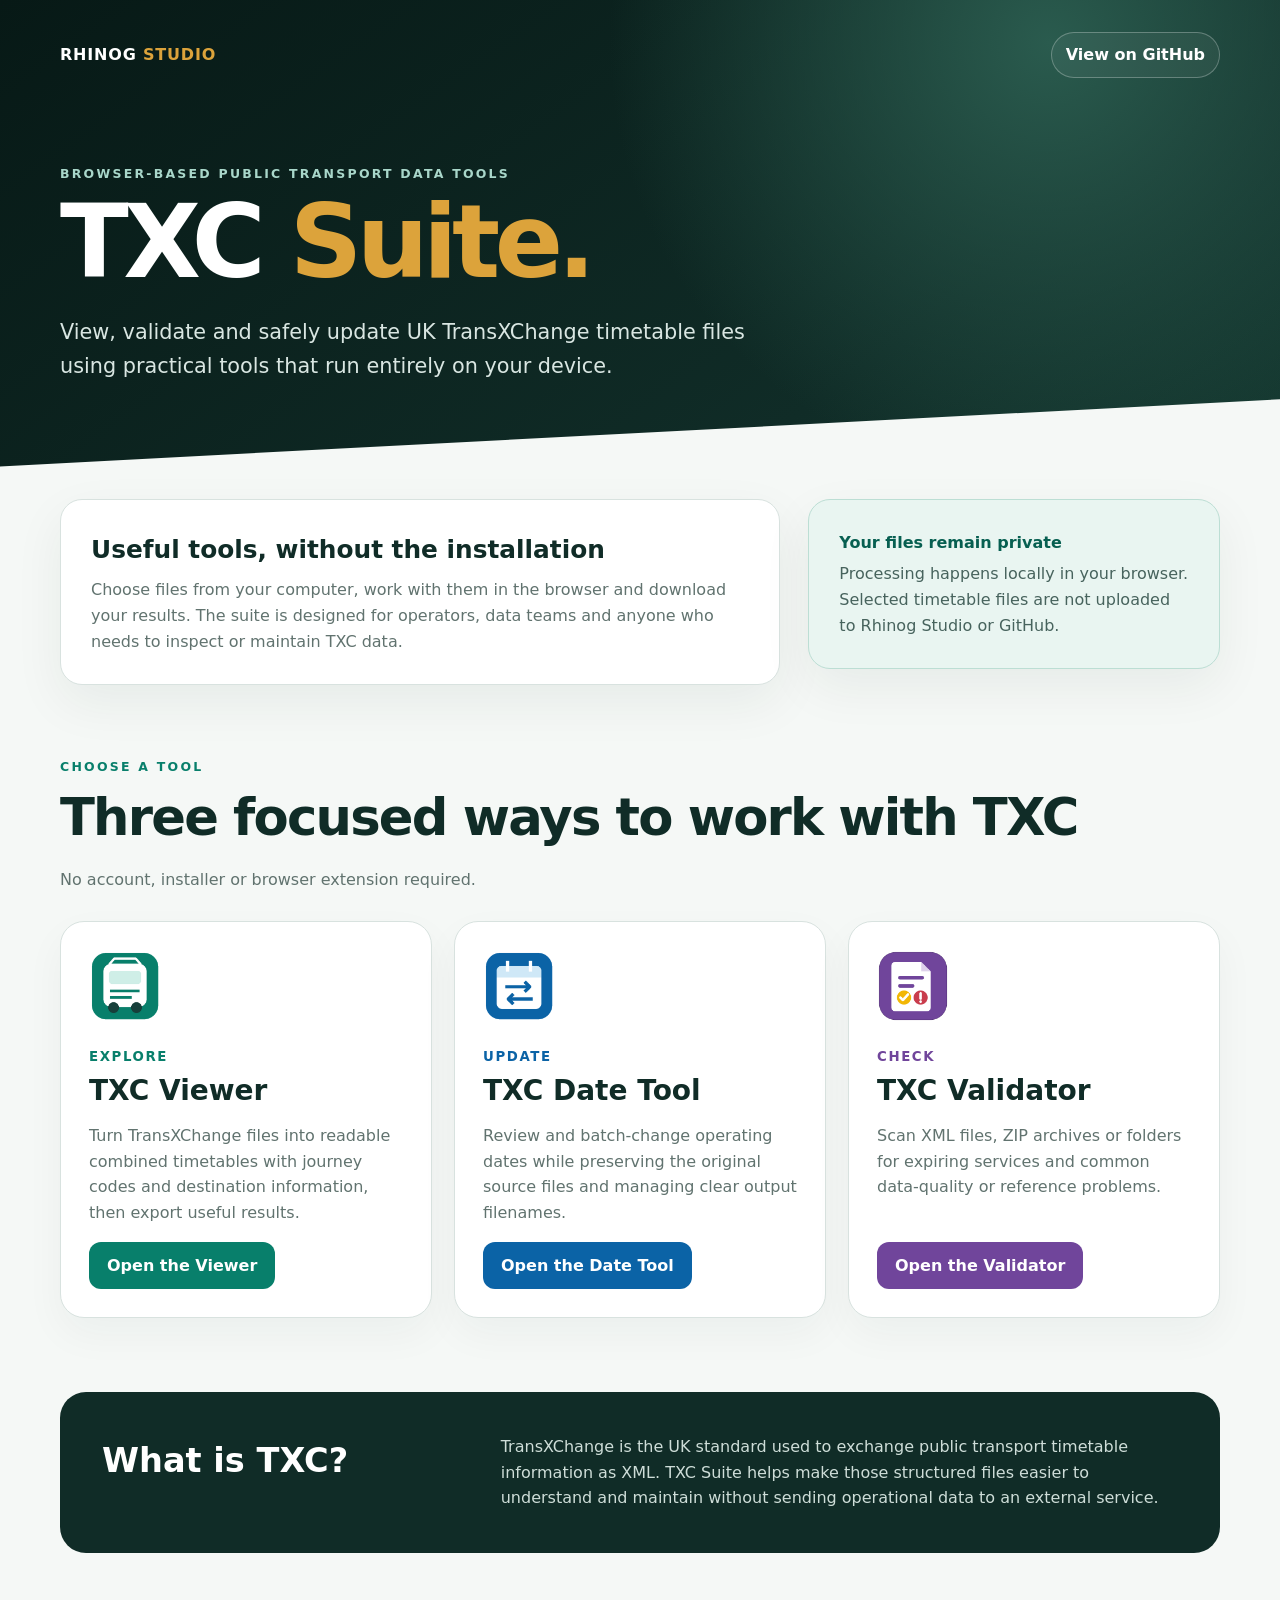
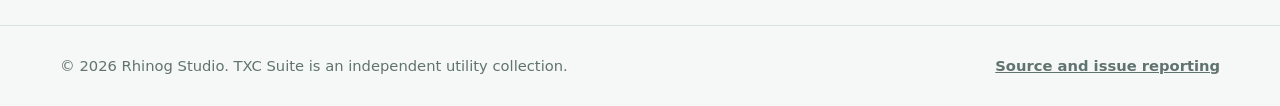
==== index.html @ ef6f9af8 "Publish TXC Suite web tools" ====
<!doctype html>
<html lang="en-GB">
<head>
  <meta charset="utf-8">
  <meta name="viewport" content="width=device-width,initial-scale=1">
  <title>TXC Suite — Free TransXChange Tools</title>
  <meta name="description" content="Free browser-based tools for viewing, validating and updating UK TransXChange (TXC) timetable files. Files stay on your device.">
  <meta name="author" content="Rhinog Studio">
  <meta name="robots" content="index,follow">
  <link rel="canonical" href="https://rhinogstudio.github.io/txc-suite/">
  <link rel="icon" type="image/png" href="assets/viewer.png">
  <meta property="og:type" content="website">
  <meta property="og:title" content="TXC Suite — Free TransXChange Tools">
  <meta property="og:description" content="View, validate and update TransXChange timetable files securely in your browser.">
  <meta property="og:url" content="https://rhinogstudio.github.io/txc-suite/">
  <meta name="theme-color" content="#102c27">
  <style>
    :root{--ink:#102c27;--muted:#61736f;--paper:#f5f8f6;--white:#fff;--line:#d8e2df;--gold:#dca33b;--teal:#087f6b;--blue:#0b63a6;--purple:#70459b}
    *{box-sizing:border-box}html{scroll-behavior:smooth}body{margin:0;background:var(--paper);color:var(--ink);font:16px/1.6 Inter,ui-sans-serif,system-ui,-apple-system,"Segoe UI",sans-serif}
    a{color:inherit}.shell{width:min(1160px,calc(100% - 40px));margin:auto}
    header{position:relative;overflow:hidden;padding:32px 0 88px;color:#fff;background:radial-gradient(circle at 82% 8%,#2a5b4e 0,transparent 38%),linear-gradient(145deg,#071916,#102c27 68%,#173d34)}
    header:after{content:"";position:absolute;inset:auto -5% -78px;height:180px;background:var(--paper);transform:rotate(-3deg)}
    nav{display:flex;align-items:center;justify-content:space-between;gap:20px}.brand{font-weight:850;letter-spacing:.05em}.brand span{color:var(--gold)}
    .repo{padding:9px 14px;border:1px solid #ffffff45;border-radius:999px;text-decoration:none;font-weight:700;background:#ffffff0d}.repo:hover{background:#ffffff19}
    .hero{position:relative;z-index:1;max-width:790px;padding:86px 0 64px}.eyebrow{margin:0 0 12px;color:#a9d7ca;font-size:.78rem;font-weight:850;letter-spacing:.18em;text-transform:uppercase}.hero h1{margin:0;font-size:clamp(3rem,8vw,6.3rem);line-height:.92;letter-spacing:-.055em}.hero h1 span{color:var(--gold)}.hero>p:last-child{max-width:690px;margin:28px 0 0;color:#d9e6e2;font-size:clamp(1.05rem,2vw,1.3rem)}
    main{position:relative;z-index:2;padding:0 0 72px}.intro{display:grid;grid-template-columns:1.4fr .8fr;gap:28px;align-items:start;margin-top:-36px}.intro-copy,.privacy{padding:30px;border:1px solid var(--line);border-radius:22px;background:#fff;box-shadow:0 18px 50px #102c2710}.intro h2{margin:0 0 8px;font-size:1.55rem}.intro p{margin:0;color:var(--muted)}.privacy{background:#e9f5f1;border-color:#bcded4}.privacy strong{display:block;margin-bottom:6px;color:#075f51}.privacy span{color:#47635d}
    .tools-heading{margin:72px 0 28px}.tools-heading h2{margin:0;font-size:clamp(2rem,4vw,3.2rem);letter-spacing:-.035em}.tools-heading p{margin:8px 0 0;color:var(--muted)}
    .tools{display:grid;grid-template-columns:repeat(3,1fr);gap:22px}.tool{display:flex;min-height:360px;flex-direction:column;padding:28px;border:1px solid var(--line);border-radius:24px;background:var(--white);box-shadow:0 16px 40px #102c270b;transition:transform .2s,box-shadow .2s}.tool:hover{transform:translateY(-5px);box-shadow:0 24px 54px #102c2717}.tool img{width:72px;height:72px;object-fit:contain}.tool small{margin:24px 0 8px;font-weight:850;letter-spacing:.12em;text-transform:uppercase}.tool h3{margin:0;font-size:1.75rem;line-height:1.15}.tool p{flex:1;color:var(--muted)}.tool a{align-self:flex-start;padding:11px 18px;border-radius:12px;color:#fff;text-decoration:none;font-weight:800}.viewer small{color:var(--teal)}.viewer a{background:var(--teal)}.dates small{color:var(--blue)}.dates a{background:var(--blue)}.validator small{color:var(--purple)}.validator a{background:var(--purple)}
    .about{display:grid;grid-template-columns:.7fr 1.3fr;gap:34px;margin-top:74px;padding:42px;border-radius:26px;background:#102c27;color:#fff}.about h2{margin:0;font-size:2.1rem}.about p{margin:0;color:#ceddd8}.about code{color:#f0be61}
    footer{padding:28px 0;border-top:1px solid var(--line);color:var(--muted);font-size:.92rem}.footer-row{display:flex;justify-content:space-between;gap:20px}.footer-row a{font-weight:700}
    @media(max-width:850px){.intro,.about{grid-template-columns:1fr}.tools{grid-template-columns:1fr}.tool{min-height:auto}.hero{padding-top:62px}.about{padding:30px}}
    @media(max-width:520px){.shell{width:min(100% - 26px,1160px)}header{padding-top:22px}.repo{font-size:.82rem}.intro-copy,.privacy,.tool{padding:22px}.footer-row{flex-direction:column}}
  </style>
  <script type="application/ld+json">{"@context":"https://schema.org","@type":"CollectionPage","name":"TXC Suite","url":"https://rhinogstudio.github.io/txc-suite/","description":"Free browser-based TransXChange timetable tools from Rhinog Studio.","hasPart":[{"@type":"SoftwareApplication","name":"TXC Viewer","applicationCategory":"DeveloperApplication","operatingSystem":"Web browser","url":"https://rhinogstudio.github.io/txc-suite/viewer/"},{"@type":"SoftwareApplication","name":"TXC Date Tool","applicationCategory":"DeveloperApplication","operatingSystem":"Web browser","url":"https://rhinogstudio.github.io/txc-suite/date-tool/"},{"@type":"SoftwareApplication","name":"TXC Validator","applicationCategory":"DeveloperApplication","operatingSystem":"Web browser","url":"https://rhinogstudio.github.io/txc-suite/validator/"}]}</script>
</head>
<body>
  <header>
    <div class="shell">
      <nav><div class="brand">RHINOG <span>STUDIO</span></div><a class="repo" href="https://github.com/RhinogStudio/txc-suite">View on GitHub</a></nav>
      <div class="hero"><p class="eyebrow">Browser-based public transport data tools</p><h1>TXC <span>Suite.</span></h1><p>View, validate and safely update UK TransXChange timetable files using practical tools that run entirely on your device.</p></div>
    </div>
  </header>
  <main class="shell">
    <section class="intro" aria-label="About TXC Suite"><div class="intro-copy"><h2>Useful tools, without the installation</h2><p>Choose files from your computer, work with them in the browser and download your results. The suite is designed for operators, data teams and anyone who needs to inspect or maintain TXC data.</p></div><div class="privacy"><strong>Your files remain private</strong><span>Processing happens locally in your browser. Selected timetable files are not uploaded to Rhinog Studio or GitHub.</span></div></section>
    <section aria-labelledby="tools-title"><div class="tools-heading"><p class="eyebrow" style="color:#087f6b">Choose a tool</p><h2 id="tools-title">Three focused ways to work with TXC</h2><p>No account, installer or browser extension required.</p></div>
      <div class="tools">
        <article class="tool viewer"><img src="assets/viewer.png" alt=""><small>Explore</small><h3>TXC Viewer</h3><p>Turn TransXChange files into readable combined timetables with journey codes and destination information, then export useful results.</p><a href="viewer/">Open the Viewer</a></article>
        <article class="tool dates"><img src="assets/date-tool.png" alt=""><small>Update</small><h3>TXC Date Tool</h3><p>Review and batch-change operating dates while preserving the original source files and managing clear output filenames.</p><a href="date-tool/">Open the Date Tool</a></article>
        <article class="tool validator"><img src="assets/validator.png" alt=""><small>Check</small><h3>TXC Validator</h3><p>Scan XML files, ZIP archives or folders for expiring services and common data-quality or reference problems.</p><a href="validator/">Open the Validator</a></article>
      </div>
    </section>
    <section class="about"><h2>What is TXC?</h2><p>TransXChange is the UK standard used to exchange public transport timetable information as XML. TXC Suite helps make those structured files easier to understand and maintain without sending operational data to an external service.</p></section>
  </main>
  <footer><div class="shell footer-row"><span>© 2026 Rhinog Studio. TXC Suite is an independent utility collection.</span><a href="https://github.com/RhinogStudio/txc-suite">Source and issue reporting</a></div></footer>
</body>
</html>
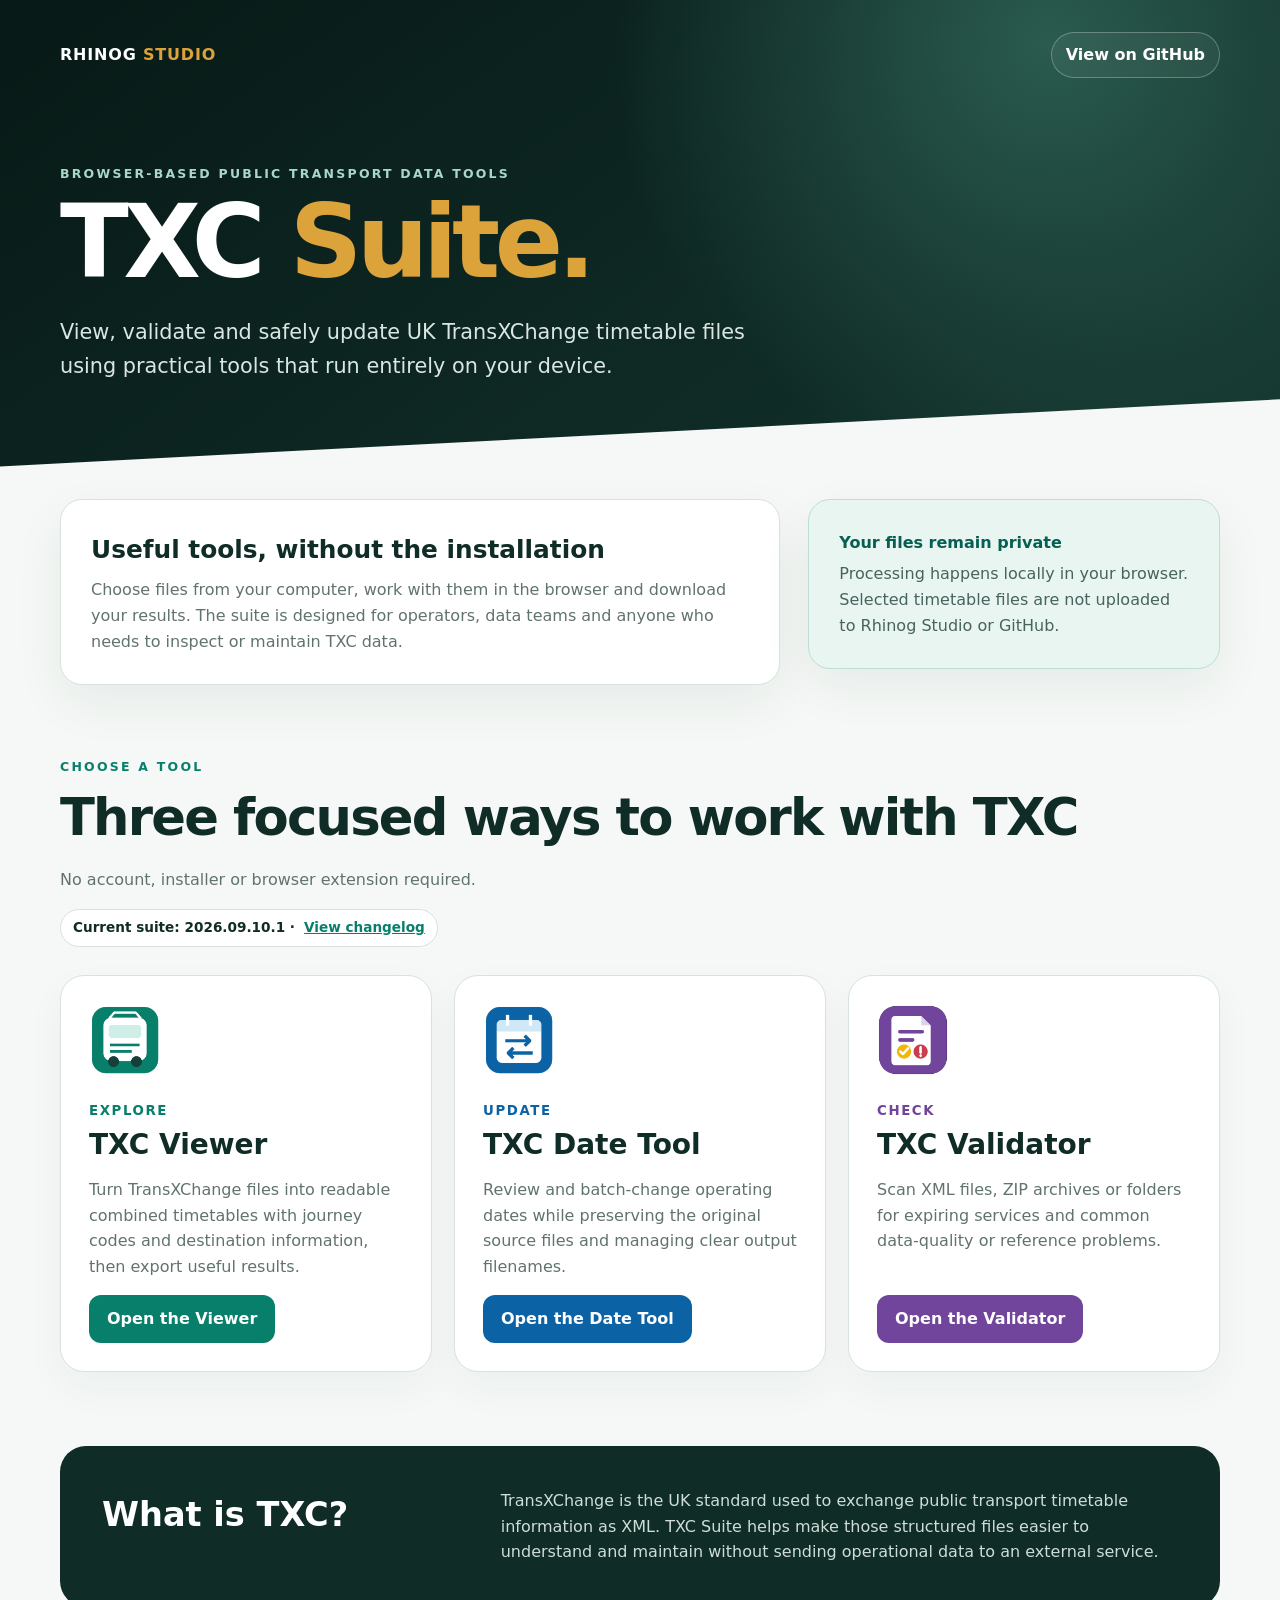
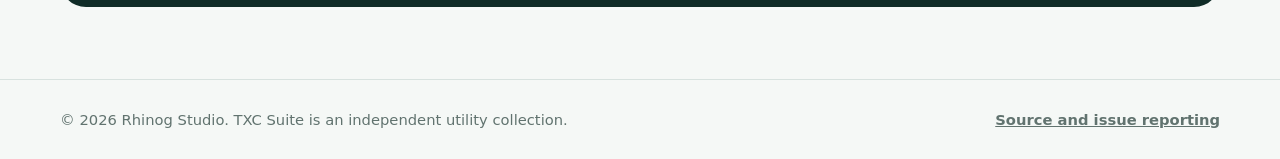
==== commit bb8244b4: "Update tools to TXC Suite 2026.09.10.1" ====
--- a/index.html
+++ b/index.html
@@ -24,7 +24,7 @@
     .repo{padding:9px 14px;border:1px solid #ffffff45;border-radius:999px;text-decoration:none;font-weight:700;background:#ffffff0d}.repo:hover{background:#ffffff19}
     .hero{position:relative;z-index:1;max-width:790px;padding:86px 0 64px}.eyebrow{margin:0 0 12px;color:#a9d7ca;font-size:.78rem;font-weight:850;letter-spacing:.18em;text-transform:uppercase}.hero h1{margin:0;font-size:clamp(3rem,8vw,6.3rem);line-height:.92;letter-spacing:-.055em}.hero h1 span{color:var(--gold)}.hero>p:last-child{max-width:690px;margin:28px 0 0;color:#d9e6e2;font-size:clamp(1.05rem,2vw,1.3rem)}
     main{position:relative;z-index:2;padding:0 0 72px}.intro{display:grid;grid-template-columns:1.4fr .8fr;gap:28px;align-items:start;margin-top:-36px}.intro-copy,.privacy{padding:30px;border:1px solid var(--line);border-radius:22px;background:#fff;box-shadow:0 18px 50px #102c2710}.intro h2{margin:0 0 8px;font-size:1.55rem}.intro p{margin:0;color:var(--muted)}.privacy{background:#e9f5f1;border-color:#bcded4}.privacy strong{display:block;margin-bottom:6px;color:#075f51}.privacy span{color:#47635d}
-    .tools-heading{margin:72px 0 28px}.tools-heading h2{margin:0;font-size:clamp(2rem,4vw,3.2rem);letter-spacing:-.035em}.tools-heading p{margin:8px 0 0;color:var(--muted)}
+    .tools-heading{margin:72px 0 28px}.tools-heading h2{margin:0;font-size:clamp(2rem,4vw,3.2rem);letter-spacing:-.035em}.tools-heading p{margin:8px 0 0;color:var(--muted)}.version{display:inline-flex;gap:9px;align-items:center;margin-top:16px;padding:7px 12px;border:1px solid var(--line);border-radius:999px;background:#fff;font-size:.85rem;font-weight:750}.version a{color:var(--teal)}
     .tools{display:grid;grid-template-columns:repeat(3,1fr);gap:22px}.tool{display:flex;min-height:360px;flex-direction:column;padding:28px;border:1px solid var(--line);border-radius:24px;background:var(--white);box-shadow:0 16px 40px #102c270b;transition:transform .2s,box-shadow .2s}.tool:hover{transform:translateY(-5px);box-shadow:0 24px 54px #102c2717}.tool img{width:72px;height:72px;object-fit:contain}.tool small{margin:24px 0 8px;font-weight:850;letter-spacing:.12em;text-transform:uppercase}.tool h3{margin:0;font-size:1.75rem;line-height:1.15}.tool p{flex:1;color:var(--muted)}.tool a{align-self:flex-start;padding:11px 18px;border-radius:12px;color:#fff;text-decoration:none;font-weight:800}.viewer small{color:var(--teal)}.viewer a{background:var(--teal)}.dates small{color:var(--blue)}.dates a{background:var(--blue)}.validator small{color:var(--purple)}.validator a{background:var(--purple)}
     .about{display:grid;grid-template-columns:.7fr 1.3fr;gap:34px;margin-top:74px;padding:42px;border-radius:26px;background:#102c27;color:#fff}.about h2{margin:0;font-size:2.1rem}.about p{margin:0;color:#ceddd8}.about code{color:#f0be61}
     footer{padding:28px 0;border-top:1px solid var(--line);color:var(--muted);font-size:.92rem}.footer-row{display:flex;justify-content:space-between;gap:20px}.footer-row a{font-weight:700}
@@ -42,7 +42,7 @@
   </header>
   <main class="shell">
     <section class="intro" aria-label="About TXC Suite"><div class="intro-copy"><h2>Useful tools, without the installation</h2><p>Choose files from your computer, work with them in the browser and download your results. The suite is designed for operators, data teams and anyone who needs to inspect or maintain TXC data.</p></div><div class="privacy"><strong>Your files remain private</strong><span>Processing happens locally in your browser. Selected timetable files are not uploaded to Rhinog Studio or GitHub.</span></div></section>
-    <section aria-labelledby="tools-title"><div class="tools-heading"><p class="eyebrow" style="color:#087f6b">Choose a tool</p><h2 id="tools-title">Three focused ways to work with TXC</h2><p>No account, installer or browser extension required.</p></div>
+    <section aria-labelledby="tools-title"><div class="tools-heading"><p class="eyebrow" style="color:#087f6b">Choose a tool</p><h2 id="tools-title">Three focused ways to work with TXC</h2><p>No account, installer or browser extension required.</p><div class="version">Current suite: 2026.09.10.1 · <a href="CHANGELOG.txt">View changelog</a></div></div>
       <div class="tools">
         <article class="tool viewer"><img src="assets/viewer.png" alt=""><small>Explore</small><h3>TXC Viewer</h3><p>Turn TransXChange files into readable combined timetables with journey codes and destination information, then export useful results.</p><a href="viewer/">Open the Viewer</a></article>
         <article class="tool dates"><img src="assets/date-tool.png" alt=""><small>Update</small><h3>TXC Date Tool</h3><p>Review and batch-change operating dates while preserving the original source files and managing clear output filenames.</p><a href="date-tool/">Open the Date Tool</a></article>
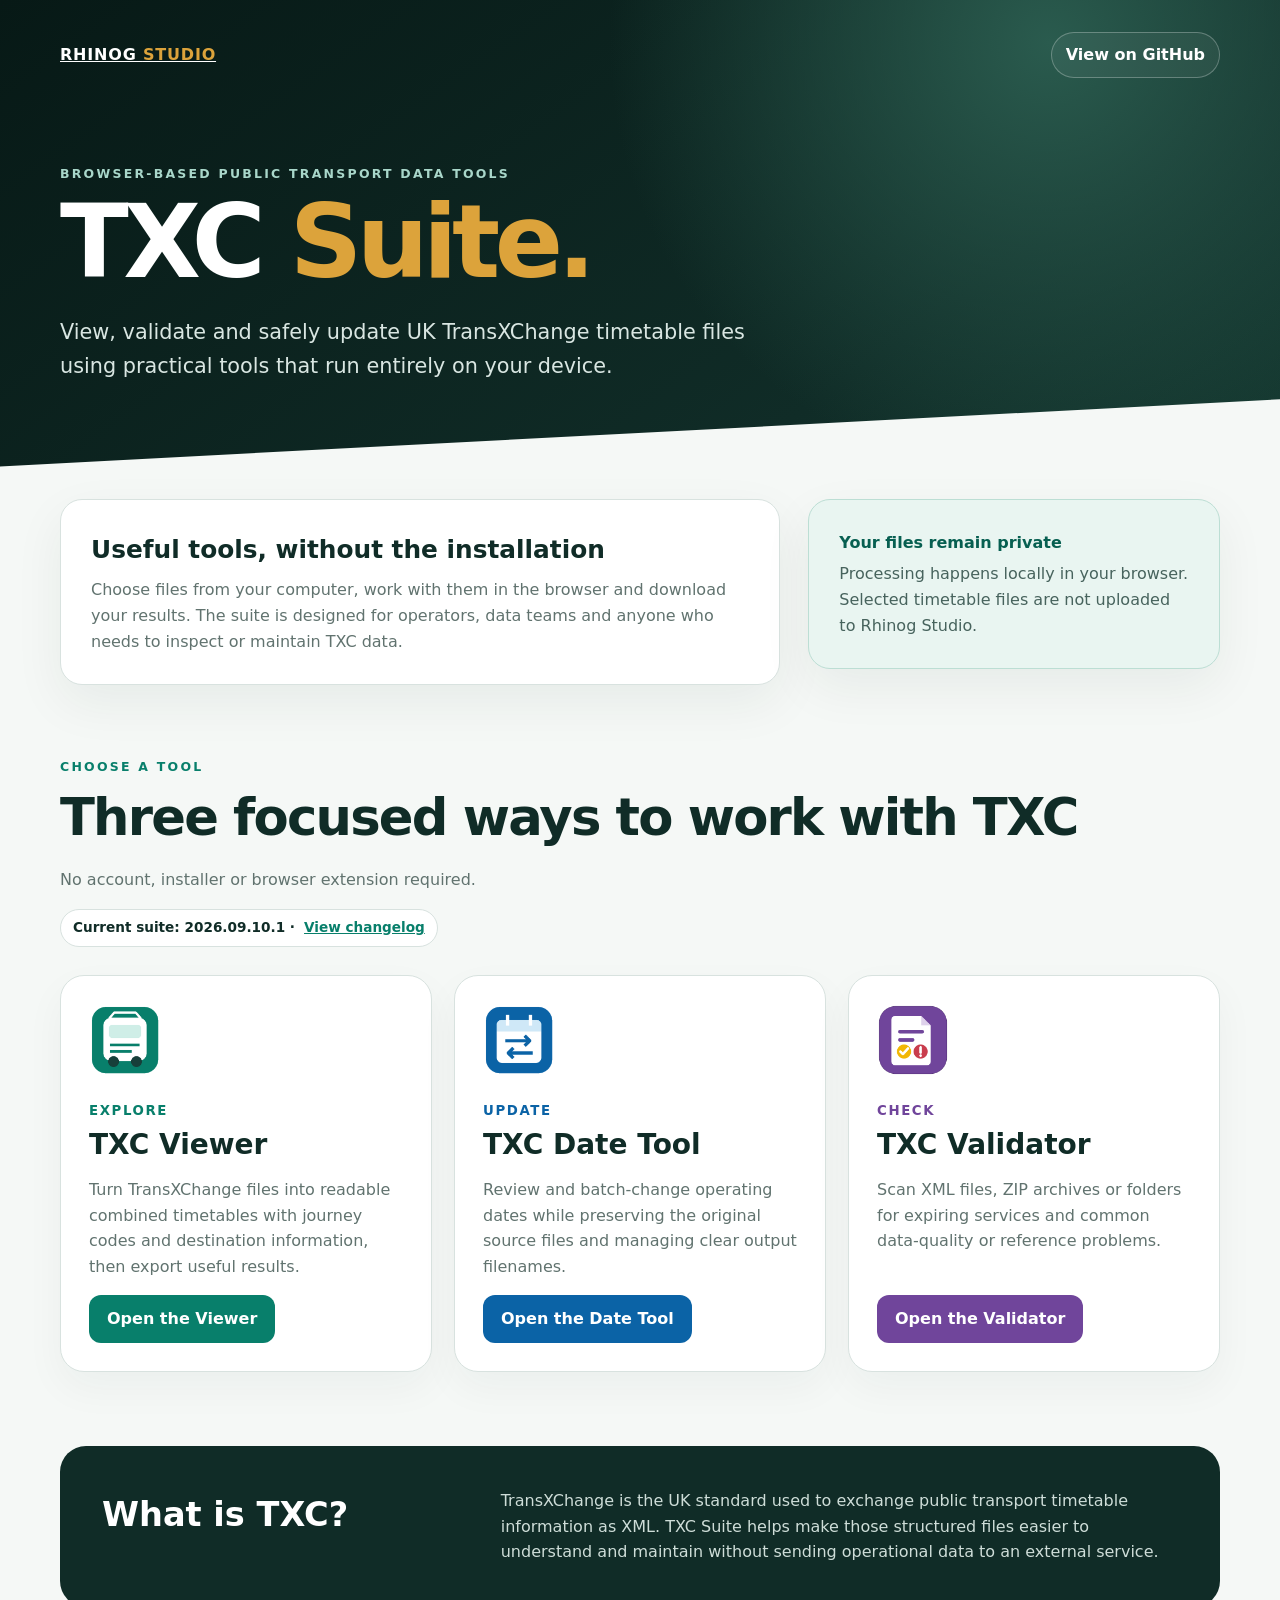
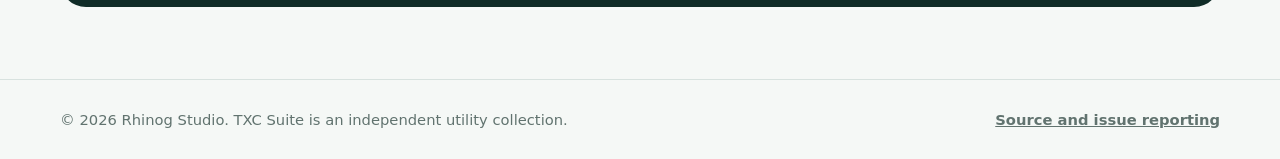
==== commit 0d44d20f: "Move TXC Suite hosting to Rhinog Studio and preserve Pages redirects" ====
--- a/index.html
+++ b/index.html
@@ -7,12 +7,13 @@
   <meta name="description" content="Free browser-based tools for viewing, validating and updating UK TransXChange (TXC) timetable files. Files stay on your device.">
   <meta name="author" content="Rhinog Studio">
   <meta name="robots" content="index,follow">
-  <link rel="canonical" href="https://rhinogstudio.github.io/txc-suite/">
+  <meta name="google-site-verification" content="6BDC26hVjI4keAQOYxqn8Y1YtmAqM4ipLRUNrR8YzLM">
+  <link rel="canonical" href="https://rhinogstudio.co.uk/txc-suite/">
   <link rel="icon" type="image/png" href="assets/viewer.png">
   <meta property="og:type" content="website">
   <meta property="og:title" content="TXC Suite — Free TransXChange Tools">
   <meta property="og:description" content="View, validate and update TransXChange timetable files securely in your browser.">
-  <meta property="og:url" content="https://rhinogstudio.github.io/txc-suite/">
+  <meta property="og:url" content="https://rhinogstudio.co.uk/txc-suite/">
   <meta name="theme-color" content="#102c27">
   <style>
     :root{--ink:#102c27;--muted:#61736f;--paper:#f5f8f6;--white:#fff;--line:#d8e2df;--gold:#dca33b;--teal:#087f6b;--blue:#0b63a6;--purple:#70459b}
@@ -31,17 +32,17 @@
     @media(max-width:850px){.intro,.about{grid-template-columns:1fr}.tools{grid-template-columns:1fr}.tool{min-height:auto}.hero{padding-top:62px}.about{padding:30px}}
     @media(max-width:520px){.shell{width:min(100% - 26px,1160px)}header{padding-top:22px}.repo{font-size:.82rem}.intro-copy,.privacy,.tool{padding:22px}.footer-row{flex-direction:column}}
   </style>
-  <script type="application/ld+json">{"@context":"https://schema.org","@type":"CollectionPage","name":"TXC Suite","url":"https://rhinogstudio.github.io/txc-suite/","description":"Free browser-based TransXChange timetable tools from Rhinog Studio.","hasPart":[{"@type":"SoftwareApplication","name":"TXC Viewer","applicationCategory":"DeveloperApplication","operatingSystem":"Web browser","url":"https://rhinogstudio.github.io/txc-suite/viewer/"},{"@type":"SoftwareApplication","name":"TXC Date Tool","applicationCategory":"DeveloperApplication","operatingSystem":"Web browser","url":"https://rhinogstudio.github.io/txc-suite/date-tool/"},{"@type":"SoftwareApplication","name":"TXC Validator","applicationCategory":"DeveloperApplication","operatingSystem":"Web browser","url":"https://rhinogstudio.github.io/txc-suite/validator/"}]}</script>
+  <script type="application/ld+json">{"@context":"https://schema.org","@type":"CollectionPage","name":"TXC Suite","url":"https://rhinogstudio.co.uk/txc-suite/","description":"Free browser-based TransXChange timetable tools from Rhinog Studio.","hasPart":[{"@type":"SoftwareApplication","name":"TXC Viewer","applicationCategory":"DeveloperApplication","operatingSystem":"Web browser","url":"https://rhinogstudio.co.uk/txc-suite/viewer/"},{"@type":"SoftwareApplication","name":"TXC Date Tool","applicationCategory":"DeveloperApplication","operatingSystem":"Web browser","url":"https://rhinogstudio.co.uk/txc-suite/date-tool/"},{"@type":"SoftwareApplication","name":"TXC Validator","applicationCategory":"DeveloperApplication","operatingSystem":"Web browser","url":"https://rhinogstudio.co.uk/txc-suite/validator/"}]}</script>
 </head>
 <body>
   <header>
     <div class="shell">
-      <nav><div class="brand">RHINOG <span>STUDIO</span></div><a class="repo" href="https://github.com/RhinogStudio/txc-suite">View on GitHub</a></nav>
+      <nav><a class="brand" href="https://rhinogstudio.co.uk/">RHINOG <span>STUDIO</span></a><a class="repo" href="https://github.com/RhinogStudio/txc-suite">View on GitHub</a></nav>
       <div class="hero"><p class="eyebrow">Browser-based public transport data tools</p><h1>TXC <span>Suite.</span></h1><p>View, validate and safely update UK TransXChange timetable files using practical tools that run entirely on your device.</p></div>
     </div>
   </header>
   <main class="shell">
-    <section class="intro" aria-label="About TXC Suite"><div class="intro-copy"><h2>Useful tools, without the installation</h2><p>Choose files from your computer, work with them in the browser and download your results. The suite is designed for operators, data teams and anyone who needs to inspect or maintain TXC data.</p></div><div class="privacy"><strong>Your files remain private</strong><span>Processing happens locally in your browser. Selected timetable files are not uploaded to Rhinog Studio or GitHub.</span></div></section>
+    <section class="intro" aria-label="About TXC Suite"><div class="intro-copy"><h2>Useful tools, without the installation</h2><p>Choose files from your computer, work with them in the browser and download your results. The suite is designed for operators, data teams and anyone who needs to inspect or maintain TXC data.</p></div><div class="privacy"><strong>Your files remain private</strong><span>Processing happens locally in your browser. Selected timetable files are not uploaded to Rhinog Studio.</span></div></section>
     <section aria-labelledby="tools-title"><div class="tools-heading"><p class="eyebrow" style="color:#087f6b">Choose a tool</p><h2 id="tools-title">Three focused ways to work with TXC</h2><p>No account, installer or browser extension required.</p><div class="version">Current suite: 2026.09.10.1 · <a href="CHANGELOG.txt">View changelog</a></div></div>
       <div class="tools">
         <article class="tool viewer"><img src="assets/viewer.png" alt=""><small>Explore</small><h3>TXC Viewer</h3><p>Turn TransXChange files into readable combined timetables with journey codes and destination information, then export useful results.</p><a href="viewer/">Open the Viewer</a></article>
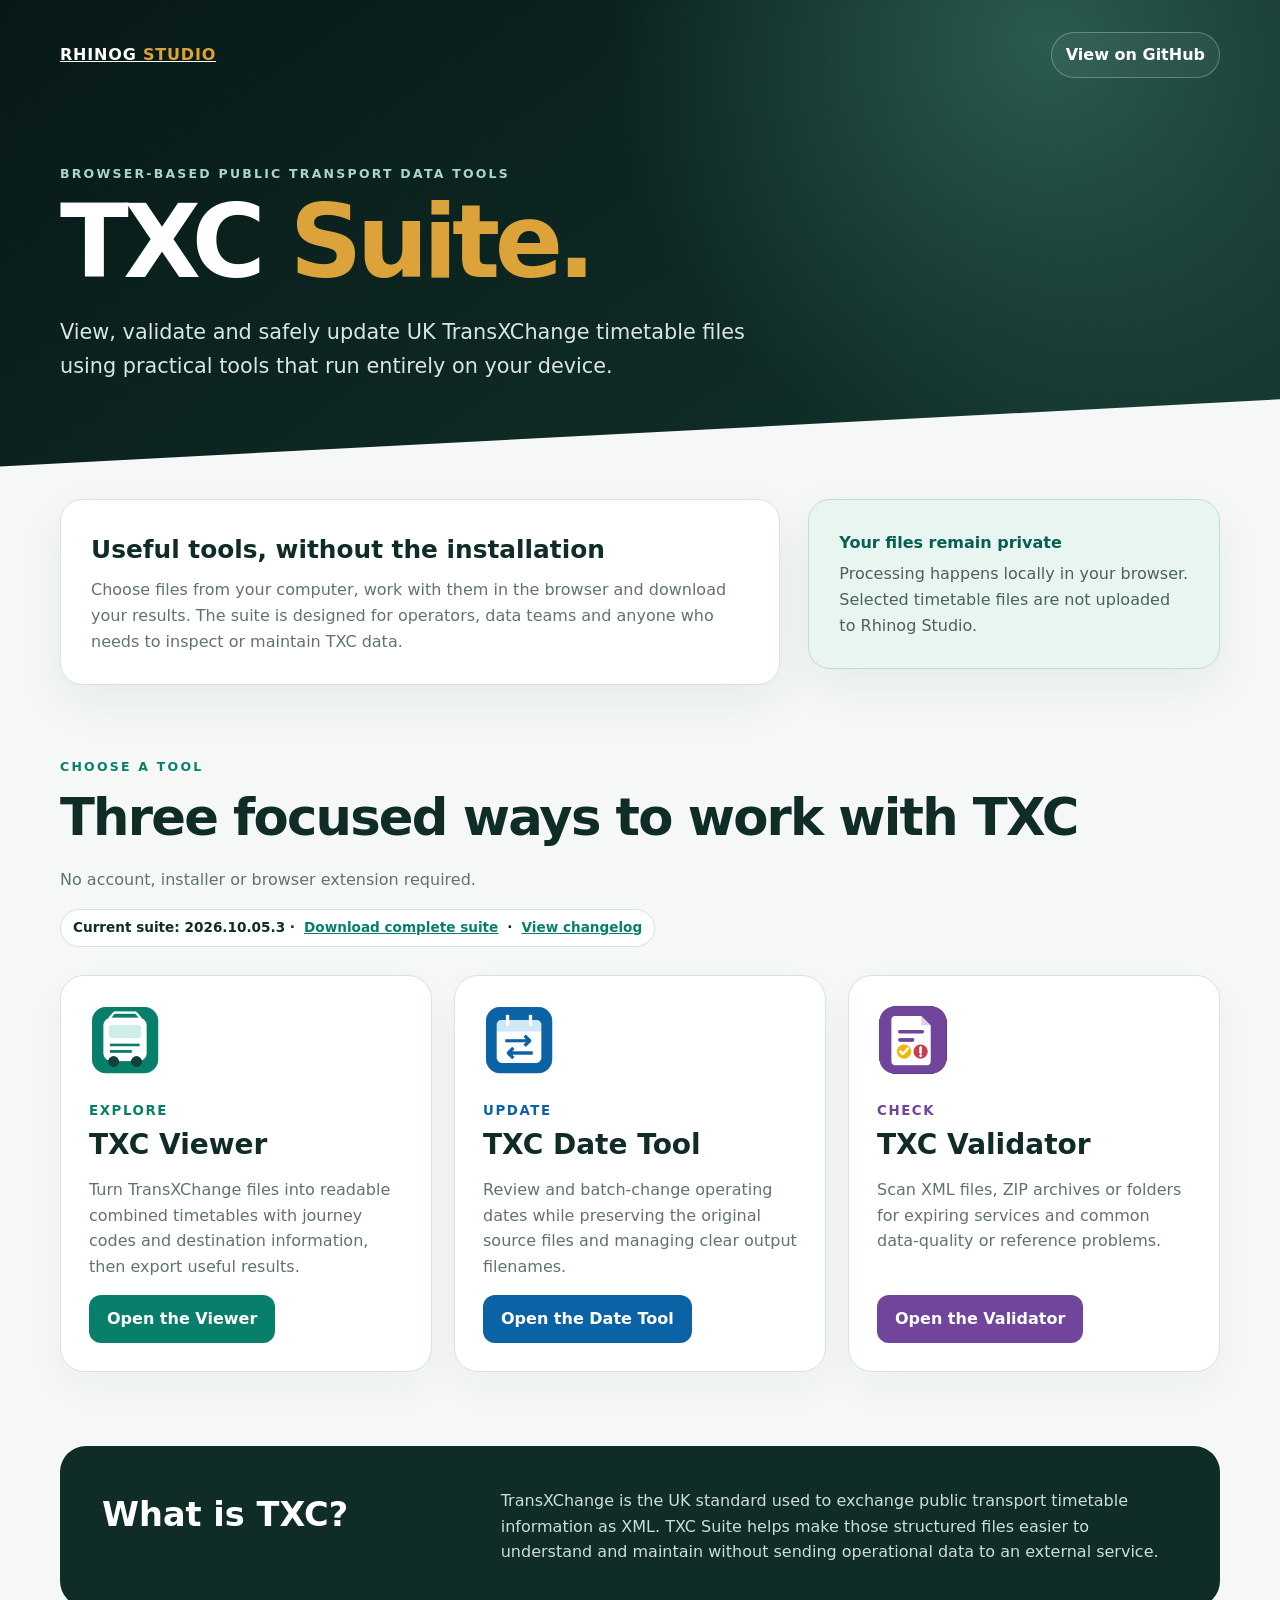
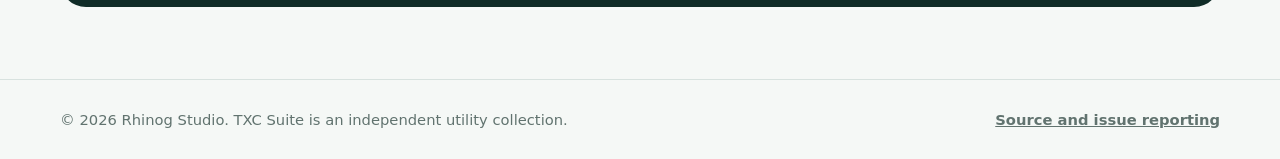
==== commit 123f6b65: "Publish TXC Suite 2026.10.05.3 metadata" ====
--- a/index.html
+++ b/index.html
@@ -43,7 +43,7 @@
   </header>
   <main class="shell">
     <section class="intro" aria-label="About TXC Suite"><div class="intro-copy"><h2>Useful tools, without the installation</h2><p>Choose files from your computer, work with them in the browser and download your results. The suite is designed for operators, data teams and anyone who needs to inspect or maintain TXC data.</p></div><div class="privacy"><strong>Your files remain private</strong><span>Processing happens locally in your browser. Selected timetable files are not uploaded to Rhinog Studio.</span></div></section>
-    <section aria-labelledby="tools-title"><div class="tools-heading"><p class="eyebrow" style="color:#087f6b">Choose a tool</p><h2 id="tools-title">Three focused ways to work with TXC</h2><p>No account, installer or browser extension required.</p><div class="version">Current suite: 2026.09.10.1 · <a href="CHANGELOG.txt">View changelog</a></div></div>
+    <section aria-labelledby="tools-title"><div class="tools-heading"><p class="eyebrow" style="color:#087f6b">Choose a tool</p><h2 id="tools-title">Three focused ways to work with TXC</h2><p>No account, installer or browser extension required.</p><div class="version">Current suite: 2026.10.05.3 · <a href="downloads/TXC_Suite_build_2026.10.05.3.zip" download>Download complete suite</a> · <a href="CHANGELOG.txt">View changelog</a></div></div>
       <div class="tools">
         <article class="tool viewer"><img src="assets/viewer.png" alt=""><small>Explore</small><h3>TXC Viewer</h3><p>Turn TransXChange files into readable combined timetables with journey codes and destination information, then export useful results.</p><a href="viewer/">Open the Viewer</a></article>
         <article class="tool dates"><img src="assets/date-tool.png" alt=""><small>Update</small><h3>TXC Date Tool</h3><p>Review and batch-change operating dates while preserving the original source files and managing clear output filenames.</p><a href="date-tool/">Open the Date Tool</a></article>
